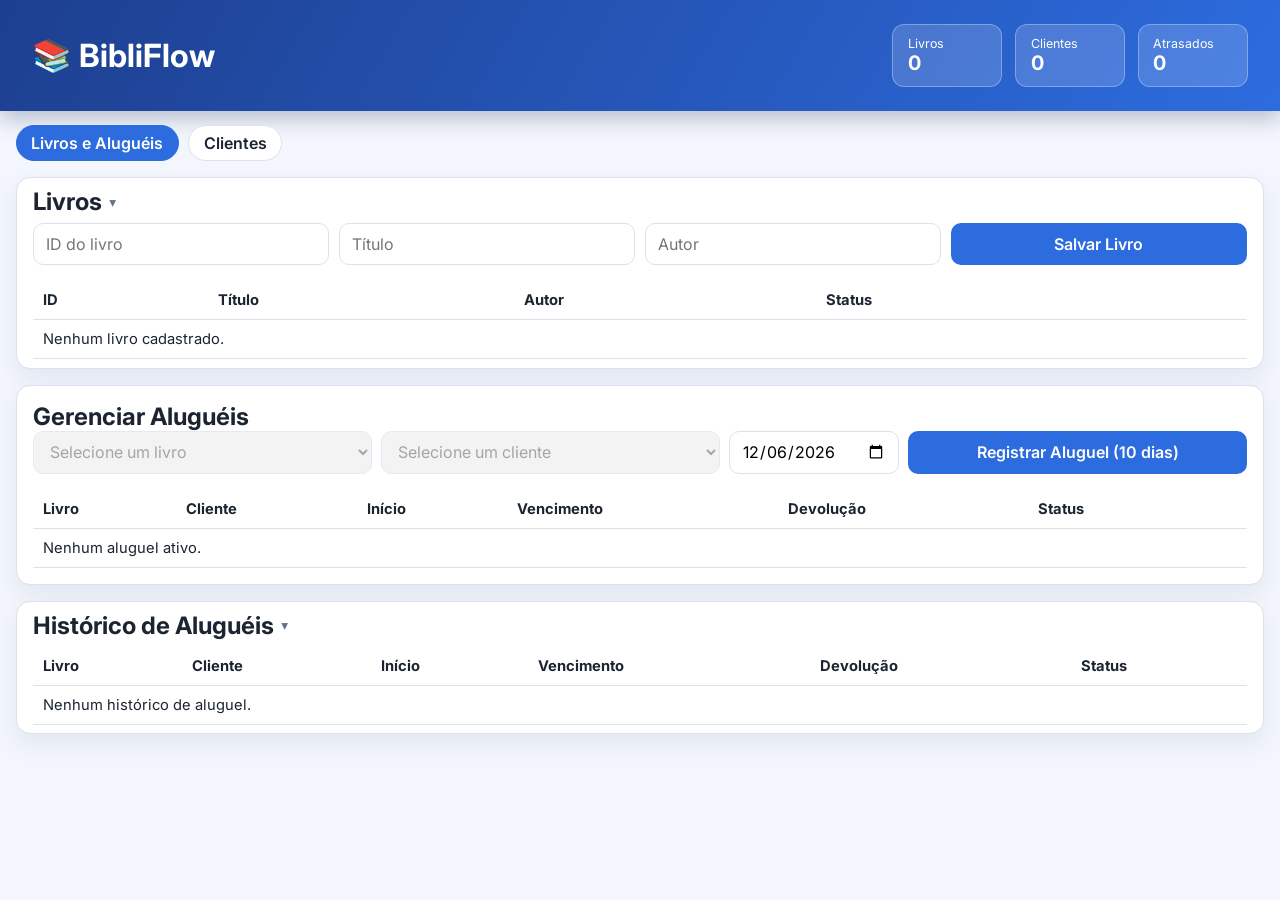
==== Bibli2/index.html @ c4655087 "Separa clientes em página própria e corrige validações de aluguel" ====
<!doctype html>
<html lang="pt-BR">
  <head>
    <meta charset="UTF-8" />
    <meta name="viewport" content="width=device-width, initial-scale=1.0" />
    <title>BibliFlow | Gestão de Biblioteca</title>
    <link rel="preconnect" href="https://fonts.googleapis.com" />
    <link rel="preconnect" href="https://fonts.gstatic.com" crossorigin />
    <link
      href="https://fonts.googleapis.com/css2?family=Inter:wght@400;500;600;700&display=swap"
      rel="stylesheet"
    />
    <link rel="stylesheet" href="styles.css" />
  </head>
  <body>
    <header class="topbar">
      <div>
        <h1>📚 BibliFlow</h1>
      </div>
      <div class="stats">
        <div class="stat-card">
          <span>Livros</span>
          <strong id="booksCount">0</strong>
        </div>
        <div class="stat-card">
          <span>Clientes</span>
          <strong id="clientsCount">0</strong>
        </div>
        <div class="stat-card danger" id="overdueCard">
          <span>Atrasados</span>
          <strong id="overdueCount">0</strong>
        </div>
      </div>
    </header>

    <nav class="page-nav">
      <a class="nav-link active" href="index.html">Livros e Aluguéis</a>
      <a class="nav-link" href="clientes.html">Clientes</a>
    </nav>

    <main class="grid-layout">
      <details class="panel panel-wide" open>
        <summary><h2>Livros</h2></summary>
        <form id="bookForm" class="form-grid">
          <input type="text" id="bookId" placeholder="ID do livro" inputmode="numeric" required />
          <input type="text" id="bookTitle" placeholder="Título" required />
          <input type="text" id="bookAuthor" placeholder="Autor" required />
          <button type="submit">Salvar Livro</button>
        </form>

        <table>
          <thead>
            <tr>
              <th>ID</th>
              <th>Título</th>
              <th>Autor</th>
              <th>Status</th>
              <th></th>
            </tr>
          </thead>
          <tbody id="booksTable"></tbody>
        </table>
      </details>

      <section class="panel panel-wide">
        <h2>Gerenciar Aluguéis</h2>
        <form id="rentalForm" class="form-grid rental-grid">
          <select id="rentalBook" required>
            <option value="">Selecione um livro</option>
          </select>
          <select id="rentalClient" required>
            <option value="">Selecione um cliente</option>
          </select>
          <input type="date" id="rentalStart" required />
          <button type="submit">Registrar Aluguel (10 dias)</button>
        </form>

        <table>
          <thead>
            <tr>
              <th>Livro</th>
              <th>Cliente</th>
              <th>Início</th>
              <th>Vencimento</th>
              <th>Devolução</th>
              <th>Status</th>
              <th></th>
            </tr>
          </thead>
          <tbody id="activeRentalsTable"></tbody>
        </table>
      </section>

      <details class="panel panel-wide" open>
        <summary><h2>Histórico de Aluguéis</h2></summary>
        <table>
          <thead>
            <tr>
              <th>Livro</th>
              <th>Cliente</th>
              <th>Início</th>
              <th>Vencimento</th>
              <th>Devolução</th>
              <th>Status</th>
            </tr>
          </thead>
          <tbody id="rentalsHistoryTable"></tbody>
        </table>
      </details>
    </main>

    <div id="toast" class="toast" aria-live="polite"></div>

    <script src="script.js"></script>
  </body>
</html>
---- Bibli2/styles.css ----
:root {
  --bg: #f3f6fc;
  --panel: #ffffff;
  --text: #1b2430;
  --muted: #62738b;
  --primary: #2d6cdf;
  --primary-hover: #1f5bc7;
  --danger: #d11a2a;
  --danger-bg: #ffe8eb;
  --ok: #147a3f;
  --ok-bg: #e9f8ef;
  --border: #d9e2ee;
}

* {
  box-sizing: border-box;
}

body {
  margin: 0;
  font-family: Inter, system-ui, -apple-system, sans-serif;
  background: var(--bg);
  color: var(--text);
}

.topbar {
  display: flex;
  justify-content: space-between;
  gap: 1rem;
  align-items: center;
  padding: 1.5rem 2rem;
  background: linear-gradient(120deg, #1d3f8f, #2d6cdf);
  color: #fff;
  box-shadow: 0 8px 20px rgba(8, 28, 79, 0.25);
}

.topbar h1 {
  margin: 0;
}

.page-nav {
  display: flex;
  gap: 0.6rem;
  padding: 0.85rem 1rem 0;
}

.nav-link {
  text-decoration: none;
  border: 1px solid var(--border);
  background: #fff;
  color: var(--text);
  padding: 0.45rem 0.9rem;
  border-radius: 999px;
  font-weight: 600;
}

.nav-link.active {
  color: #fff;
  background: var(--primary);
  border-color: var(--primary);
}

.stats {
  display: flex;
  flex-wrap: wrap;
  gap: 0.8rem;
}

.stat-card {
  min-width: 110px;
  background: rgba(255, 255, 255, 0.16);
  border: 1px solid rgba(255, 255, 255, 0.3);
  border-radius: 12px;
  padding: 0.7rem 0.9rem;
  backdrop-filter: blur(2px);
}

.stat-card span {
  display: block;
  font-size: 0.78rem;
}

.stat-card strong {
  font-size: 1.25rem;
}

.stat-card.danger.active {
  background: rgba(209, 26, 42, 0.85);
  border-color: rgba(255, 241, 243, 0.8);
}

.grid-layout,
.single-layout {
  display: grid;
  gap: 1rem;
  padding: 1rem;
}

.grid-layout {
  grid-template-columns: repeat(2, minmax(280px, 1fr));
}

.single-layout {
  grid-template-columns: 1fr;
  max-width: 1200px;
  margin: 0 auto;
}

.panel {
  background: var(--panel);
  border-radius: 14px;
  border: 1px solid var(--border);
  box-shadow: 0 10px 24px rgba(20, 52, 114, 0.08);
  padding: 1rem;
}

details.panel {
  padding-top: 0.55rem;
  padding-bottom: 0.55rem;
}

details.panel > summary {
  list-style: none;
  cursor: pointer;
  margin-bottom: 0.45rem;
}

details.panel > summary::-webkit-details-marker {
  display: none;
}

details.panel > summary h2 {
  display: inline-flex;
  align-items: center;
  gap: 0.45rem;
}

details.panel > summary h2::after {
  content: "▾";
  font-size: 0.85rem;
  color: var(--muted);
}

details.panel:not([open]) > summary {
  margin-bottom: 0;
}

details.panel:not([open]) {
  padding-bottom: 0.2rem;
}

details.panel:not([open]) > *:not(summary) {
  display: none;
}

details.panel:not([open]) > summary h2::after {
  content: "▸";
}

.panel-wide {
  grid-column: 1 / -1;
}

h2 {
  margin: 0;
}

.form-grid {
  display: grid;
  grid-template-columns: repeat(4, minmax(100px, 1fr));
  gap: 0.6rem;
  margin-bottom: 1rem;
}

.client-form-grid {
  display: grid;
  grid-template-columns: 1fr 2fr 1.1fr 1.2fr auto;
  gap: 0.6rem;
  margin-bottom: 1rem;
}

.rental-grid {
  grid-template-columns: 2fr 2fr 1fr 2fr;
}

input,
select,
button {
  width: 100%;
  border-radius: 10px;
  border: 1px solid var(--border);
  padding: 0.62rem 0.74rem;
  font: inherit;
}

button {
  background: var(--primary);
  color: #fff;
  border: none;
  font-weight: 600;
  cursor: pointer;
}

button:hover {
  background: var(--primary-hover);
}

button:disabled,
select:disabled {
  opacity: 0.7;
  cursor: not-allowed;
}

table {
  width: 100%;
  border-collapse: collapse;
}

th,
td {
  padding: 0.62rem;
  border-bottom: 1px solid var(--border);
  text-align: left;
  font-size: 0.92rem;
}

.status {
  border-radius: 999px;
  font-size: 0.75rem;
  font-weight: 600;
  padding: 0.24rem 0.58rem;
  display: inline-block;
}

.status-ok {
  color: var(--ok);
  background: var(--ok-bg);
}

.status-danger {
  color: var(--danger);
  background: var(--danger-bg);
}

tr.overdue {
  background: #fff0f2;
}

.action-btn {
  border: 1px solid var(--border);
  color: var(--text);
  background: #fff;
  font-size: 0.78rem;
  padding: 0.35rem 0.45rem;
}

.action-btn.warn {
  color: #8b0f1c;
  border-color: #e8b8be;
}

.toast {
  position: fixed;
  right: 1rem;
  bottom: 1rem;
  background: #1c2737;
  color: #fff;
  border-radius: 10px;
  padding: 0.7rem 0.9rem;
  opacity: 0;
  transform: translateY(16px);
  transition: all 0.2s;
}

.toast.show {
  opacity: 1;
  transform: translateY(0);
}

@media (max-width: 940px) {
  .topbar {
    flex-direction: column;
    align-items: flex-start;
  }

  .grid-layout {
    grid-template-columns: 1fr;
  }

  .form-grid,
  .client-form-grid,
  .rental-grid {
    grid-template-columns: 1fr;
  }
}
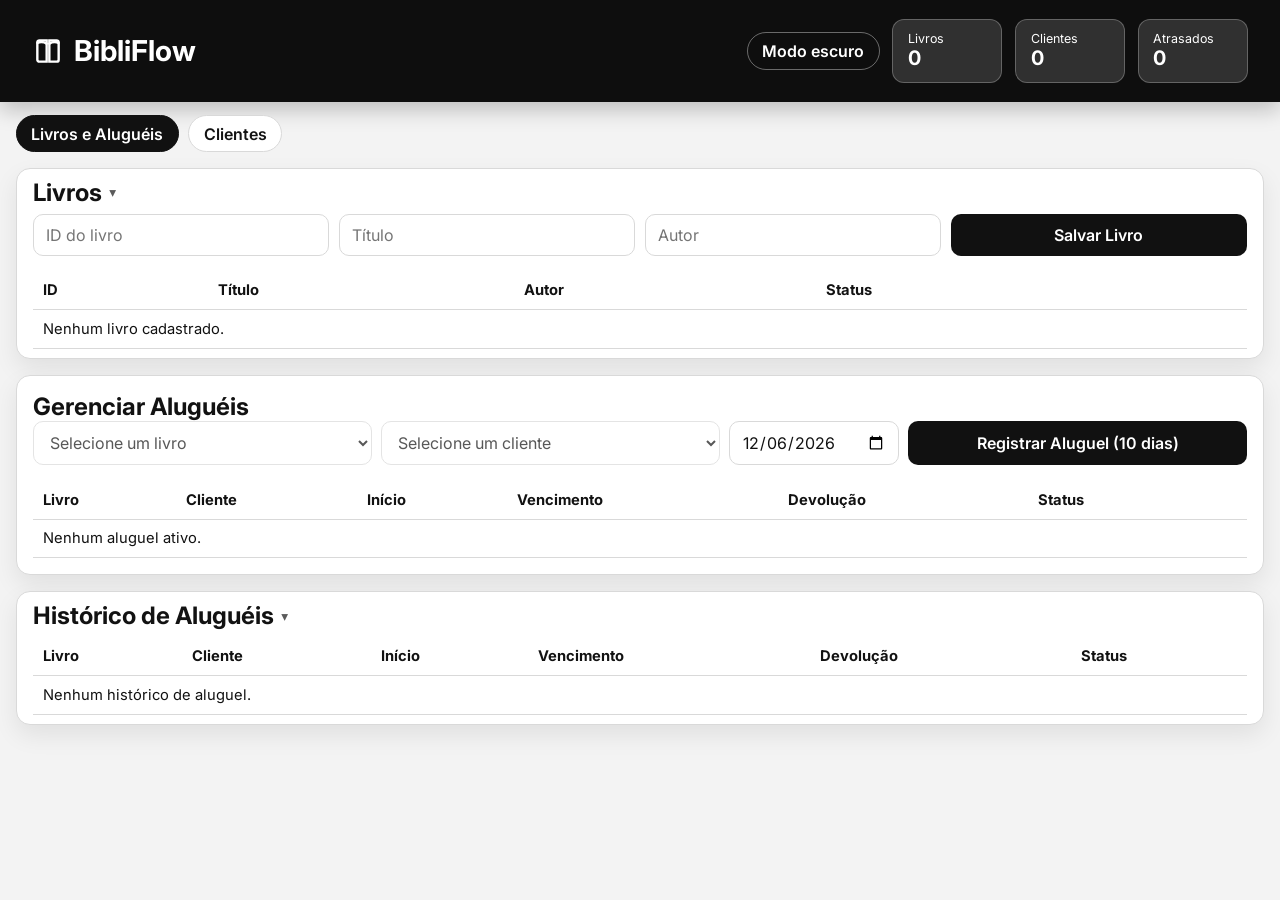
==== commit f3950f7f: "Melhora identidade visual e adiciona modo claro/escuro" ====
--- a/Bibli2/index.html
+++ b/Bibli2/index.html
@@ -14,21 +14,32 @@
   </head>
   <body>
     <header class="topbar">
-      <div>
-        <h1>📚 BibliFlow</h1>
+      <div class="brand">
+        <span class="brand-icon" aria-hidden="true">
+          <svg viewBox="0 0 24 24" fill="none" xmlns="http://www.w3.org/2000/svg">
+            <path d="M4 5.5C4 4.67 4.67 4 5.5 4H11V20H5.5A1.5 1.5 0 0 1 4 18.5V5.5Z" stroke="currentColor" stroke-width="1.8"/>
+            <path d="M20 5.5C20 4.67 19.33 4 18.5 4H13V20H18.5A1.5 1.5 0 0 0 20 18.5V5.5Z" stroke="currentColor" stroke-width="1.8"/>
+            <path d="M11 6.5C9.9 5.7 8.5 5.25 7 5.25C6 5.25 5 5.45 4.2 5.9" stroke="currentColor" stroke-width="1.8" stroke-linecap="round"/>
+            <path d="M13 6.5C14.1 5.7 15.5 5.25 17 5.25C18 5.25 19 5.45 19.8 5.9" stroke="currentColor" stroke-width="1.8" stroke-linecap="round"/>
+          </svg>
+        </span>
+        <h1>BibliFlow</h1>
       </div>
-      <div class="stats">
-        <div class="stat-card">
-          <span>Livros</span>
-          <strong id="booksCount">0</strong>
-        </div>
-        <div class="stat-card">
-          <span>Clientes</span>
-          <strong id="clientsCount">0</strong>
-        </div>
-        <div class="stat-card danger" id="overdueCard">
-          <span>Atrasados</span>
-          <strong id="overdueCount">0</strong>
+      <div class="header-actions">
+        <button type="button" id="themeToggle" class="theme-toggle">Modo escuro</button>
+        <div class="stats">
+          <div class="stat-card">
+            <span>Livros</span>
+            <strong id="booksCount">0</strong>
+          </div>
+          <div class="stat-card">
+            <span>Clientes</span>
+            <strong id="clientsCount">0</strong>
+          </div>
+          <div class="stat-card danger" id="overdueCard">
+            <span>Atrasados</span>
+            <strong id="overdueCount">0</strong>
+          </div>
         </div>
       </div>
     </header>
--- a/Bibli2/styles.css
+++ b/Bibli2/styles.css
@@ -1,15 +1,33 @@
 :root {
-  --bg: #f3f6fc;
+  --bg: #f3f3f3;
   --panel: #ffffff;
-  --text: #1b2430;
-  --muted: #62738b;
-  --primary: #2d6cdf;
-  --primary-hover: #1f5bc7;
-  --danger: #d11a2a;
+  --text: #121212;
+  --muted: #5b5b5b;
+  --primary: #111111;
+  --primary-hover: #000000;
+  --danger: #b42330;
   --danger-bg: #ffe8eb;
-  --ok: #147a3f;
-  --ok-bg: #e9f8ef;
-  --border: #d9e2ee;
+  --ok: #136b39;
+  --ok-bg: #e7f7ee;
+  --border: #d9d9d9;
+  --header-bg: #0e0e0e;
+  --header-text: #ffffff;
+}
+
+:root[data-theme="dark"] {
+  --bg: #101010;
+  --panel: #1b1b1b;
+  --text: #f4f4f4;
+  --muted: #b8b8b8;
+  --primary: #f3f3f3;
+  --primary-hover: #ffffff;
+  --danger: #ff6b79;
+  --danger-bg: #3a1d22;
+  --ok: #76e8a6;
+  --ok-bg: #173325;
+  --border: #383838;
+  --header-bg: #f5f5f5;
+  --header-text: #121212;
 }
 
 * {
@@ -21,6 +39,7 @@
   font-family: Inter, system-ui, -apple-system, sans-serif;
   background: var(--bg);
   color: var(--text);
+  transition: background 0.2s ease, color 0.2s ease;
 }
 
 .topbar {
@@ -28,14 +47,51 @@
   justify-content: space-between;
   gap: 1rem;
   align-items: center;
-  padding: 1.5rem 2rem;
-  background: linear-gradient(120deg, #1d3f8f, #2d6cdf);
-  color: #fff;
-  box-shadow: 0 8px 20px rgba(8, 28, 79, 0.25);
-}
-
-.topbar h1 {
+  padding: 1.2rem 2rem;
+  background: var(--header-bg);
+  color: var(--header-text);
+  box-shadow: 0 8px 20px rgba(0, 0, 0, 0.22);
+}
+
+.brand {
+  display: flex;
+  align-items: center;
+  gap: 0.65rem;
+}
+
+.brand h1 {
   margin: 0;
+  font-size: 1.8rem;
+}
+
+.brand-icon {
+  width: 2rem;
+  height: 2rem;
+  display: inline-flex;
+}
+
+.brand-icon svg {
+  width: 100%;
+  height: 100%;
+}
+
+.header-actions {
+  display: flex;
+  align-items: center;
+  gap: 0.8rem;
+}
+
+.theme-toggle {
+  width: auto;
+  border: 1px solid color-mix(in oklab, var(--header-text) 38%, transparent);
+  background: transparent;
+  color: var(--header-text);
+  border-radius: 999px;
+  padding: 0.5rem 0.9rem;
+}
+
+.theme-toggle:hover {
+  background: color-mix(in oklab, var(--header-text) 10%, transparent);
 }
 
 .page-nav {
@@ -47,7 +103,7 @@
 .nav-link {
   text-decoration: none;
   border: 1px solid var(--border);
-  background: #fff;
+  background: var(--panel);
   color: var(--text);
   padding: 0.45rem 0.9rem;
   border-radius: 999px;
@@ -55,7 +111,7 @@
 }
 
 .nav-link.active {
-  color: #fff;
+  color: var(--header-text);
   background: var(--primary);
   border-color: var(--primary);
 }
@@ -68,11 +124,10 @@
 
 .stat-card {
   min-width: 110px;
-  background: rgba(255, 255, 255, 0.16);
-  border: 1px solid rgba(255, 255, 255, 0.3);
+  background: color-mix(in oklab, var(--header-text) 14%, transparent);
+  border: 1px solid color-mix(in oklab, var(--header-text) 25%, transparent);
   border-radius: 12px;
   padding: 0.7rem 0.9rem;
-  backdrop-filter: blur(2px);
 }
 
 .stat-card span {
@@ -110,7 +165,7 @@
   background: var(--panel);
   border-radius: 14px;
   border: 1px solid var(--border);
-  box-shadow: 0 10px 24px rgba(20, 52, 114, 0.08);
+  box-shadow: 0 10px 24px rgba(0, 0, 0, 0.08);
   padding: 1rem;
 }
 
@@ -191,11 +246,13 @@
   border: 1px solid var(--border);
   padding: 0.62rem 0.74rem;
   font: inherit;
+  background: var(--panel);
+  color: var(--text);
 }
 
 button {
   background: var(--primary);
-  color: #fff;
+  color: var(--header-text);
   border: none;
   font-weight: 600;
   cursor: pointer;
@@ -243,20 +300,20 @@
 }
 
 tr.overdue {
-  background: #fff0f2;
+  background: color-mix(in oklab, var(--danger) 14%, transparent);
 }
 
 .action-btn {
   border: 1px solid var(--border);
   color: var(--text);
-  background: #fff;
+  background: var(--panel);
   font-size: 0.78rem;
   padding: 0.35rem 0.45rem;
 }
 
 .action-btn.warn {
-  color: #8b0f1c;
-  border-color: #e8b8be;
+  color: #b12632;
+  border-color: #e3a4ab;
 }
 
 .toast {
@@ -281,6 +338,17 @@
   .topbar {
     flex-direction: column;
     align-items: flex-start;
+    padding: 1rem;
+  }
+
+  .header-actions {
+    width: 100%;
+    flex-direction: column;
+    align-items: flex-start;
+  }
+
+  .stats {
+    width: 100%;
   }
 
   .grid-layout {
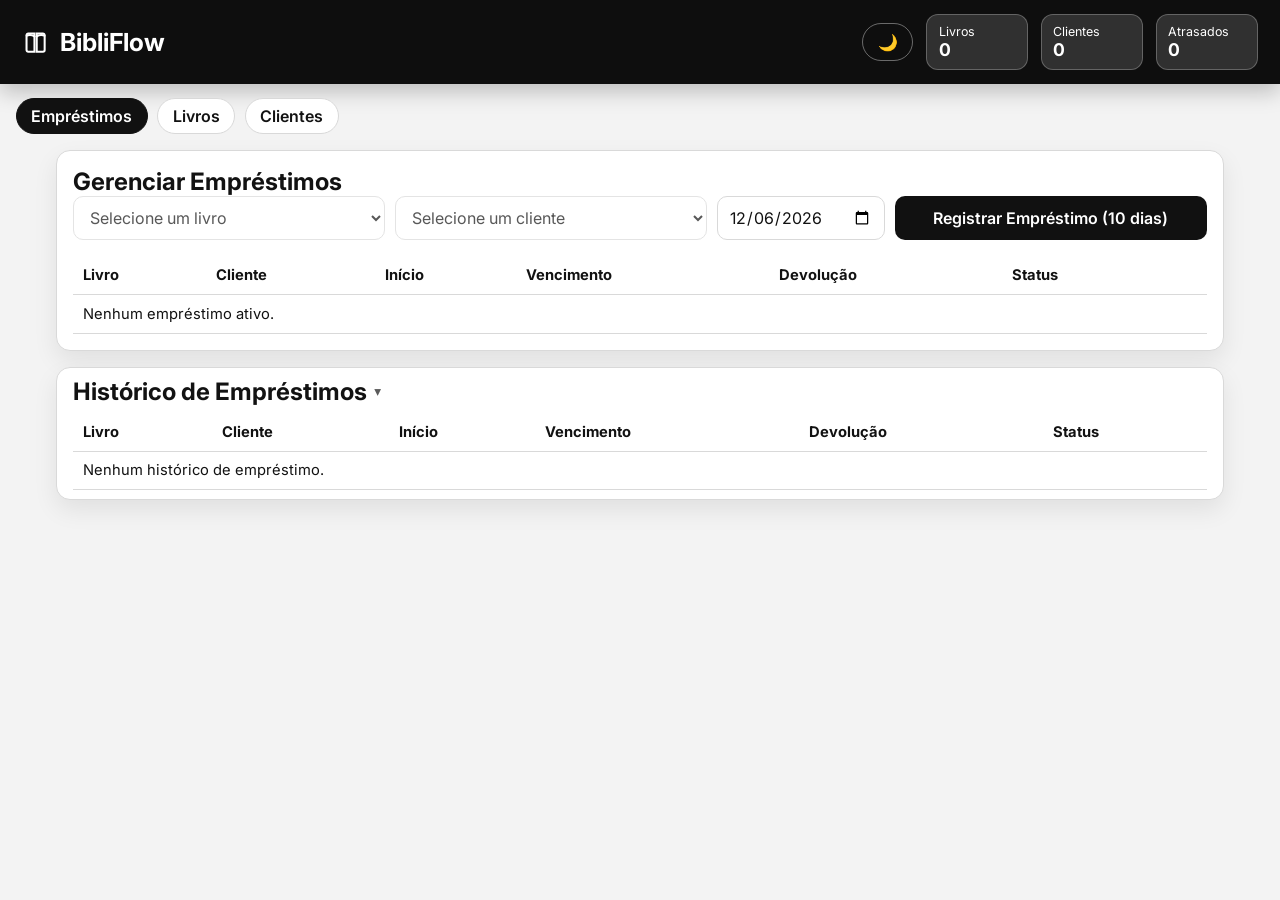
==== commit 2c9d9941: "Padroniza para Empréstimos e corrige flash de tema" ====
--- a/Bibli2/index.html
+++ b/Bibli2/index.html
@@ -3,13 +3,20 @@
   <head>
     <meta charset="UTF-8" />
     <meta name="viewport" content="width=device-width, initial-scale=1.0" />
-    <title>BibliFlow | Gestão de Biblioteca</title>
+    <title>BibliFlow | Empréstimos</title>
     <link rel="preconnect" href="https://fonts.googleapis.com" />
     <link rel="preconnect" href="https://fonts.gstatic.com" crossorigin />
     <link
       href="https://fonts.googleapis.com/css2?family=Inter:wght@400;500;600;700&display=swap"
       rel="stylesheet"
     />
+    <script>
+      (function () {
+        var theme = localStorage.getItem("bibli-flow-theme") === "dark" ? "dark" : "light";
+        document.documentElement.setAttribute("data-theme", theme);
+        document.documentElement.style.backgroundColor = theme === "dark" ? "#101010" : "#f3f3f3";
+      })();
+    </script>
     <link rel="stylesheet" href="styles.css" />
   </head>
   <body>
@@ -26,7 +33,9 @@
         <h1>BibliFlow</h1>
       </div>
       <div class="header-actions">
-        <button type="button" id="themeToggle" class="theme-toggle">Modo escuro</button>
+        <button type="button" id="themeToggle" class="theme-toggle" aria-label="Ativar modo escuro">
+          <span class="theme-icon" aria-hidden="true"></span>
+        </button>
         <div class="stats">
           <div class="stat-card">
             <span>Livros</span>
@@ -45,36 +54,14 @@
     </header>
 
     <nav class="page-nav">
-      <a class="nav-link active" href="index.html">Livros e Aluguéis</a>
+      <a class="nav-link active" href="index.html">Empréstimos</a>
+      <a class="nav-link" href="livros.html">Livros</a>
       <a class="nav-link" href="clientes.html">Clientes</a>
     </nav>
 
-    <main class="grid-layout">
-      <details class="panel panel-wide" open>
-        <summary><h2>Livros</h2></summary>
-        <form id="bookForm" class="form-grid">
-          <input type="text" id="bookId" placeholder="ID do livro" inputmode="numeric" required />
-          <input type="text" id="bookTitle" placeholder="Título" required />
-          <input type="text" id="bookAuthor" placeholder="Autor" required />
-          <button type="submit">Salvar Livro</button>
-        </form>
-
-        <table>
-          <thead>
-            <tr>
-              <th>ID</th>
-              <th>Título</th>
-              <th>Autor</th>
-              <th>Status</th>
-              <th></th>
-            </tr>
-          </thead>
-          <tbody id="booksTable"></tbody>
-        </table>
-      </details>
-
+    <main class="single-layout">
       <section class="panel panel-wide">
-        <h2>Gerenciar Aluguéis</h2>
+        <h2>Gerenciar Empréstimos</h2>
         <form id="rentalForm" class="form-grid rental-grid">
           <select id="rentalBook" required>
             <option value="">Selecione um livro</option>
@@ -83,7 +70,7 @@
             <option value="">Selecione um cliente</option>
           </select>
           <input type="date" id="rentalStart" required />
-          <button type="submit">Registrar Aluguel (10 dias)</button>
+          <button type="submit">Registrar Empréstimo (10 dias)</button>
         </form>
 
         <table>
@@ -103,7 +90,7 @@
       </section>
 
       <details class="panel panel-wide" open>
-        <summary><h2>Histórico de Aluguéis</h2></summary>
+        <summary><h2>Histórico de Empréstimos</h2></summary>
         <table>
           <thead>
             <tr>
--- a/Bibli2/styles.css
+++ b/Bibli2/styles.css
@@ -5,10 +5,16 @@
   --muted: #5b5b5b;
   --primary: #111111;
   --primary-hover: #000000;
-  --danger: #b42330;
-  --danger-bg: #ffe8eb;
+  --danger: #cf2f43;
+  --danger-bg: #ffdfe5;
   --ok: #136b39;
   --ok-bg: #e7f7ee;
+  --status-ok-text: #0f6b3a;
+  --status-ok-bg: #dcf6e8;
+  --status-danger-text: #b71f33;
+  --status-danger-bg: #ffd7df;
+  --warn-text: #b71f33;
+  --warn-border: #e9a8b2;
   --border: #d9d9d9;
   --header-bg: #0e0e0e;
   --header-text: #ffffff;
@@ -21,10 +27,16 @@
   --muted: #b8b8b8;
   --primary: #f3f3f3;
   --primary-hover: #ffffff;
-  --danger: #ff6b79;
-  --danger-bg: #3a1d22;
+  --danger: #ff7284;
+  --danger-bg: #4a2630;
   --ok: #76e8a6;
   --ok-bg: #173325;
+  --status-ok-text: #8ef2ba;
+  --status-ok-bg: #1f3c2d;
+  --status-danger-text: #ffc1ca;
+  --status-danger-bg: #60303a;
+  --warn-text: #ff9eac;
+  --warn-border: #a4515f;
   --border: #383838;
   --header-bg: #f5f5f5;
   --header-text: #121212;
@@ -47,7 +59,7 @@
   justify-content: space-between;
   gap: 1rem;
   align-items: center;
-  padding: 1.2rem 2rem;
+  padding: 0.9rem 1.4rem;
   background: var(--header-bg);
   color: var(--header-text);
   box-shadow: 0 8px 20px rgba(0, 0, 0, 0.22);
@@ -61,12 +73,12 @@
 
 .brand h1 {
   margin: 0;
-  font-size: 1.8rem;
+  font-size: 1.55rem;
 }
 
 .brand-icon {
-  width: 2rem;
-  height: 2rem;
+  width: 1.7rem;
+  height: 1.7rem;
   display: inline-flex;
 }
 
@@ -92,6 +104,24 @@
 
 .theme-toggle:hover {
   background: color-mix(in oklab, var(--header-text) 10%, transparent);
+}
+
+.theme-icon {
+  display: inline-flex;
+  align-items: center;
+  justify-content: center;
+  width: 1.25rem;
+  height: 1.25rem;
+  font-size: 1rem;
+  line-height: 1;
+}
+
+:root[data-theme="light"] .theme-icon::before {
+  content: "🌙";
+}
+
+:root[data-theme="dark"] .theme-icon::before {
+  content: "☀️";
 }
 
 .page-nav {
@@ -123,11 +153,11 @@
 }
 
 .stat-card {
-  min-width: 110px;
+  min-width: 102px;
   background: color-mix(in oklab, var(--header-text) 14%, transparent);
   border: 1px solid color-mix(in oklab, var(--header-text) 25%, transparent);
   border-radius: 12px;
-  padding: 0.7rem 0.9rem;
+  padding: 0.55rem 0.72rem;
 }
 
 .stat-card span {
@@ -136,12 +166,12 @@
 }
 
 .stat-card strong {
-  font-size: 1.25rem;
+  font-size: 1.1rem;
 }
 
 .stat-card.danger.active {
-  background: rgba(209, 26, 42, 0.85);
-  border-color: rgba(255, 241, 243, 0.8);
+  background: color-mix(in oklab, var(--danger) 68%, transparent);
+  border-color: color-mix(in oklab, var(--danger-bg) 72%, var(--danger));
 }
 
 .grid-layout,
@@ -290,13 +320,13 @@
 }
 
 .status-ok {
-  color: var(--ok);
-  background: var(--ok-bg);
+  color: var(--status-ok-text);
+  background: var(--status-ok-bg);
 }
 
 .status-danger {
-  color: var(--danger);
-  background: var(--danger-bg);
+  color: var(--status-danger-text);
+  background: var(--status-danger-bg);
 }
 
 tr.overdue {
@@ -312,8 +342,8 @@
 }
 
 .action-btn.warn {
-  color: #b12632;
-  border-color: #e3a4ab;
+  color: var(--warn-text);
+  border-color: var(--warn-border);
 }
 
 .toast {
@@ -323,7 +353,7 @@
   background: #1c2737;
   color: #fff;
   border-radius: 10px;
-  padding: 0.7rem 0.9rem;
+  padding: 0.55rem 0.72rem;
   opacity: 0;
   transform: translateY(16px);
   transition: all 0.2s;
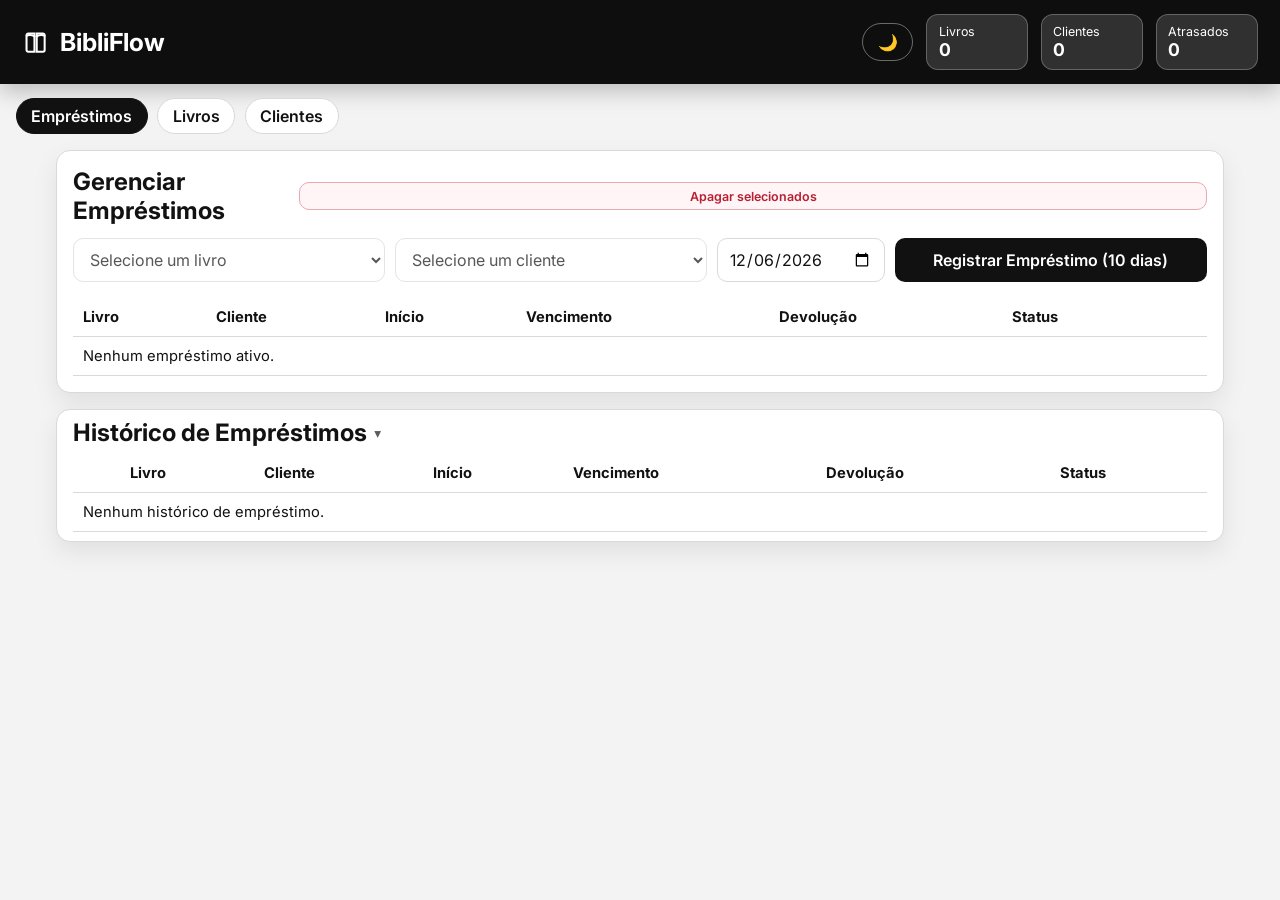
==== commit c993e162: "Adiciona edição e seleção de histórico com ajustes visuais" ====
--- a/Bibli2/index.html
+++ b/Bibli2/index.html
@@ -61,7 +61,10 @@
 
     <main class="single-layout">
       <section class="panel panel-wide">
-        <h2>Gerenciar Empréstimos</h2>
+        <div class="panel-title-row">
+          <h2>Gerenciar Empréstimos</h2>
+          <button type="button" id="deleteHistoryBtn" class="action-btn warn">Apagar selecionados</button>
+        </div>
         <form id="rentalForm" class="form-grid rental-grid">
           <select id="rentalBook" required>
             <option value="">Selecione um livro</option>
@@ -94,6 +97,7 @@
         <table>
           <thead>
             <tr>
+              <th></th>
               <th>Livro</th>
               <th>Cliente</th>
               <th>Início</th>
--- a/Bibli2/styles.css
+++ b/Bibli2/styles.css
@@ -15,6 +15,8 @@
   --status-danger-bg: #ffd7df;
   --warn-text: #b71f33;
   --warn-border: #e9a8b2;
+  --warn-bg: #fff4f6;
+  --warn-hover-bg: #ffe8ec;
   --border: #d9d9d9;
   --header-bg: #0e0e0e;
   --header-text: #ffffff;
@@ -35,8 +37,10 @@
   --status-ok-bg: #1f3c2d;
   --status-danger-text: #ffc1ca;
   --status-danger-bg: #60303a;
-  --warn-text: #ff9eac;
-  --warn-border: #a4515f;
+  --warn-text: #ffb6c1;
+  --warn-border: #c06072;
+  --warn-bg: #3f232a;
+  --warn-hover-bg: #55303a;
   --border: #383838;
   --header-bg: #f5f5f5;
   --header-text: #121212;
@@ -248,6 +252,21 @@
 
 h2 {
   margin: 0;
+}
+
+
+.panel-title-row {
+  display: flex;
+  align-items: center;
+  justify-content: space-between;
+  gap: 0.75rem;
+  margin-bottom: 0.8rem;
+}
+
+.history-check {
+  width: 1rem;
+  height: 1rem;
+  accent-color: var(--danger);
 }
 
 .form-grid {
@@ -344,6 +363,11 @@
 .action-btn.warn {
   color: var(--warn-text);
   border-color: var(--warn-border);
+  background: var(--warn-bg);
+}
+
+.action-btn.warn:hover {
+  background: var(--warn-hover-bg);
 }
 
 .toast {
@@ -391,3 +415,11 @@
     grid-template-columns: 1fr;
   }
 }
+
+:root[data-theme="dark"] input[type="date"]::-webkit-calendar-picker-indicator {
+  filter: invert(1) brightness(1.15);
+}
+
+:root[data-theme="dark"] input[type="date"] {
+  color-scheme: dark;
+}
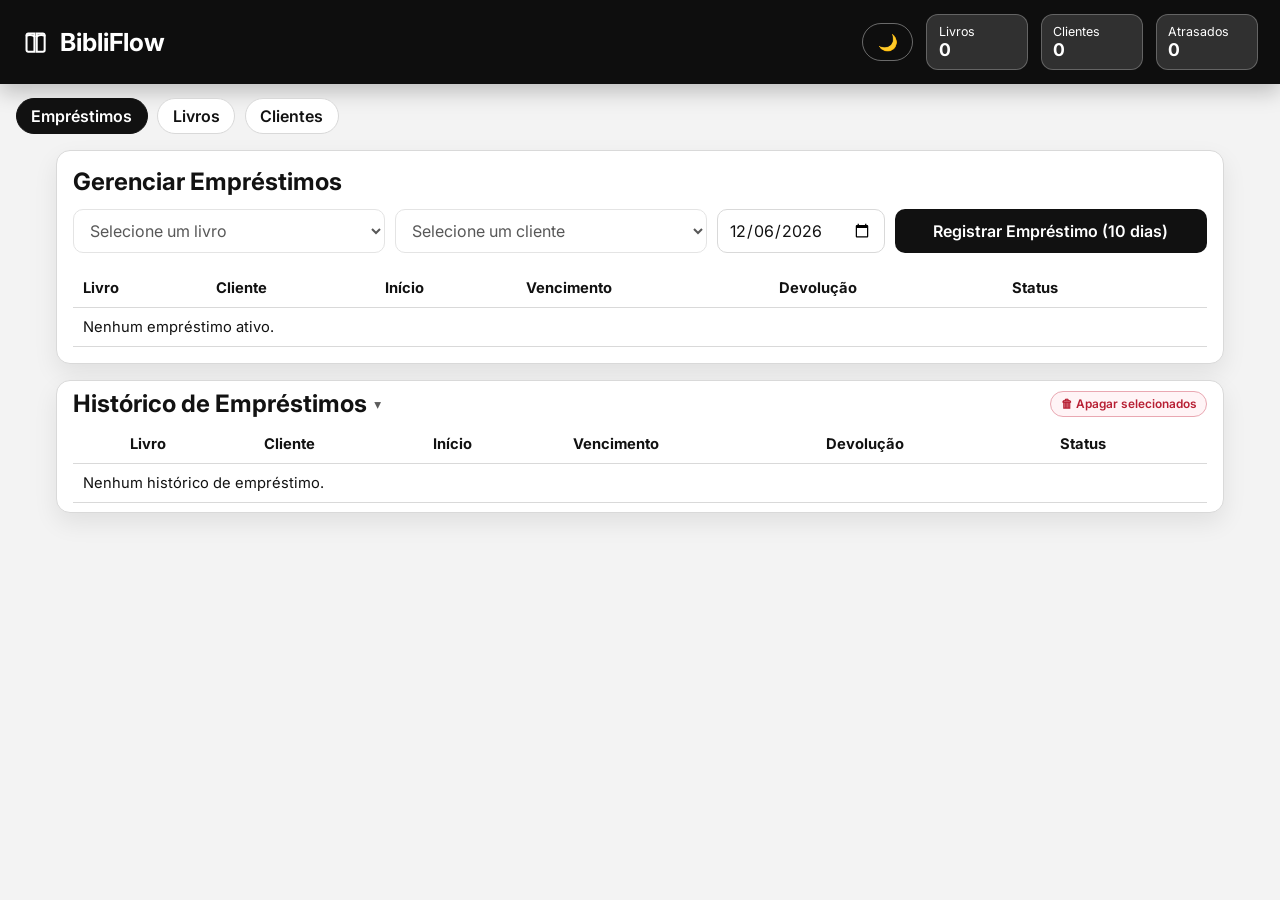
==== commit df87748a: "Refina ações do histórico e ícones de edição/exclusão" ====
--- a/Bibli2/index.html
+++ b/Bibli2/index.html
@@ -63,7 +63,6 @@
       <section class="panel panel-wide">
         <div class="panel-title-row">
           <h2>Gerenciar Empréstimos</h2>
-          <button type="button" id="deleteHistoryBtn" class="action-btn warn">Apagar selecionados</button>
         </div>
         <form id="rentalForm" class="form-grid rental-grid">
           <select id="rentalBook" required>
@@ -93,7 +92,12 @@
       </section>
 
       <details class="panel panel-wide" open>
-        <summary><h2>Histórico de Empréstimos</h2></summary>
+        <summary>
+          <div class="panel-title-row">
+            <h2>Histórico de Empréstimos</h2>
+            <button type="button" id="deleteHistoryBtn" class="action-btn warn compact">🗑 Apagar selecionados</button>
+          </div>
+        </summary>
         <table>
           <thead>
             <tr>
--- a/Bibli2/styles.css
+++ b/Bibli2/styles.css
@@ -263,6 +263,11 @@
   margin-bottom: 0.8rem;
 }
 
+details.panel > summary .panel-title-row {
+  margin-bottom: 0;
+  width: 100%;
+}
+
 .history-check {
   width: 1rem;
   height: 1rem;
@@ -353,11 +358,13 @@
 }
 
 .action-btn {
+  width: auto;
   border: 1px solid var(--border);
   color: var(--text);
   background: var(--panel);
   font-size: 0.78rem;
-  padding: 0.35rem 0.45rem;
+  padding: 0.34rem 0.55rem;
+  border-radius: 999px;
 }
 
 .action-btn.warn {
@@ -368,6 +375,27 @@
 
 .action-btn.warn:hover {
   background: var(--warn-hover-bg);
+}
+
+.action-btn.compact {
+  font-size: 0.74rem;
+  padding: 0.3rem 0.58rem;
+}
+
+.row-actions {
+  display: flex;
+  align-items: center;
+  gap: 0.35rem;
+}
+
+.icon-btn {
+  width: 1.9rem;
+  height: 1.9rem;
+  padding: 0;
+  display: inline-flex;
+  align-items: center;
+  justify-content: center;
+  font-size: 0.95rem;
 }
 
 .toast {
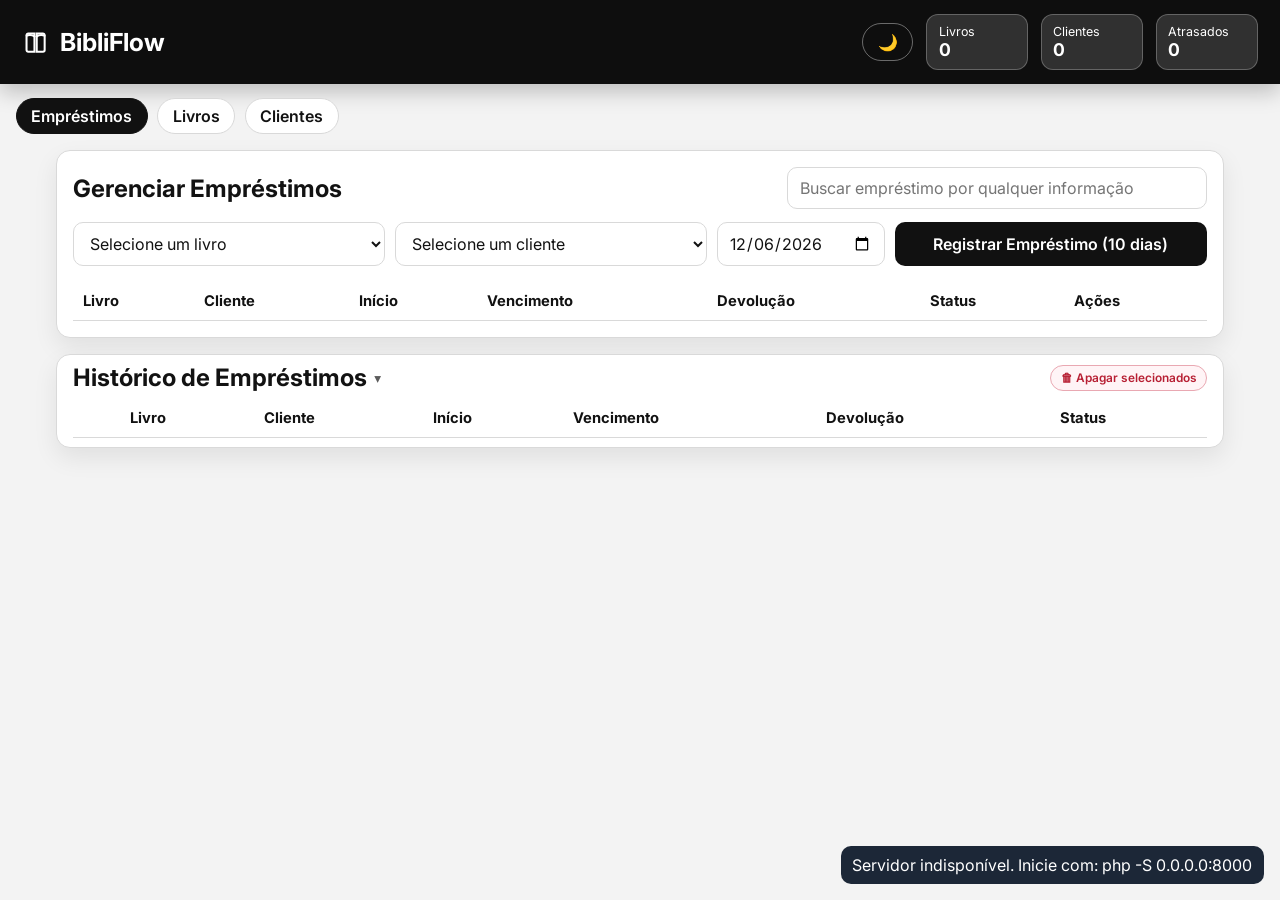
==== commit cae79eea: "Ajustar encaixe das tabelas e adicionar busca em todas as abas" ====
--- a/Bibli2/index.html
+++ b/Bibli2/index.html
@@ -63,6 +63,7 @@
       <section class="panel panel-wide">
         <div class="panel-title-row">
           <h2>Gerenciar Empréstimos</h2>
+          <input type="search" id="rentalsSearch" class="panel-search" placeholder="Buscar empréstimo por qualquer informação" />
         </div>
         <form id="rentalForm" class="form-grid rental-grid">
           <select id="rentalBook" required>
@@ -75,6 +76,7 @@
           <button type="submit">Registrar Empréstimo (10 dias)</button>
         </form>
 
+        <div class="table-wrap">
         <table>
           <thead>
             <tr>
@@ -84,11 +86,12 @@
               <th>Vencimento</th>
               <th>Devolução</th>
               <th>Status</th>
-              <th></th>
+              <th>Ações</th>
             </tr>
           </thead>
           <tbody id="activeRentalsTable"></tbody>
         </table>
+        </div>
       </section>
 
       <details class="panel panel-wide" open>
@@ -98,6 +101,7 @@
             <button type="button" id="deleteHistoryBtn" class="action-btn warn compact">🗑 Apagar selecionados</button>
           </div>
         </summary>
+        <div class="table-wrap">
         <table>
           <thead>
             <tr>
@@ -112,6 +116,7 @@
           </thead>
           <tbody id="rentalsHistoryTable"></tbody>
         </table>
+        </div>
       </details>
     </main>
 
--- a/Bibli2/styles.css
+++ b/Bibli2/styles.css
@@ -261,7 +261,22 @@
   justify-content: space-between;
   gap: 0.75rem;
   margin-bottom: 0.8rem;
-}
+  flex-wrap: wrap;
+}
+
+.panel-search {
+  width: min(420px, 100%);
+}
+
+.table-tools {
+  margin-bottom: 0.7rem;
+}
+
+.table-wrap {
+  width: 100%;
+  overflow-x: auto;
+}
+
 
 details.panel > summary .panel-title-row {
   margin-bottom: 0;
@@ -283,7 +298,7 @@
 
 .client-form-grid {
   display: grid;
-  grid-template-columns: 1fr 2fr 1.1fr 1.2fr auto;
+  grid-template-columns: 1.4fr 1.1fr 1.2fr 2fr auto;
   gap: 0.6rem;
   margin-bottom: 1rem;
 }
@@ -324,6 +339,7 @@
 
 table {
   width: 100%;
+  min-width: 840px;
   border-collapse: collapse;
 }
 
@@ -385,17 +401,29 @@
 .row-actions {
   display: flex;
   align-items: center;
+  justify-content: flex-start;
   gap: 0.35rem;
+  white-space: nowrap;
 }
 
 .icon-btn {
-  width: 1.9rem;
-  height: 1.9rem;
+  width: 1.95rem;
+  height: 1.95rem;
   padding: 0;
   display: inline-flex;
   align-items: center;
   justify-content: center;
-  font-size: 0.95rem;
+  border-radius: 8px;
+}
+
+.icon-btn svg {
+  width: 1rem;
+  height: 1rem;
+  stroke: currentColor;
+  fill: none;
+  stroke-width: 1.9;
+  stroke-linecap: round;
+  stroke-linejoin: round;
 }
 
 .toast {
@@ -416,6 +444,60 @@
   transform: translateY(0);
 }
 
+
+
+.modal {
+  position: fixed;
+  inset: 0;
+  background: rgba(0, 0, 0, 0.45);
+  display: none;
+  align-items: center;
+  justify-content: center;
+  z-index: 30;
+  padding: 1rem;
+}
+
+.modal.open {
+  display: flex;
+}
+
+.modal-card {
+  width: min(760px, 100%);
+  background: var(--panel);
+  border: 1px solid var(--border);
+  border-radius: 14px;
+  box-shadow: 0 18px 38px rgba(0, 0, 0, 0.25);
+  padding: 1rem;
+}
+
+.modal-card h3 {
+  margin: 0 0 0.8rem;
+}
+
+.modal-grid {
+  grid-template-columns: repeat(3, minmax(120px, 1fr));
+}
+
+.modal-grid-client {
+  grid-template-columns: 1fr 1.6fr 1fr 1fr 1.7fr;
+}
+
+.modal-actions {
+  display: flex;
+  justify-content: flex-end;
+  gap: 0.5rem;
+}
+
+.modal-actions button {
+  width: auto;
+  padding: 0.36rem 0.7rem;
+  font-size: 0.8rem;
+}
+
+.modal-grid-client .modal-actions,
+.modal-grid .modal-actions {
+  grid-column: 1 / -1;
+}
 @media (max-width: 940px) {
   .topbar {
     flex-direction: column;
@@ -433,13 +515,19 @@
     width: 100%;
   }
 
+  .panel-search {
+    width: 100%;
+  }
+
   .grid-layout {
     grid-template-columns: 1fr;
   }
 
   .form-grid,
   .client-form-grid,
-  .rental-grid {
+  .rental-grid,
+  .modal-grid,
+  .modal-grid-client {
     grid-template-columns: 1fr;
   }
 }
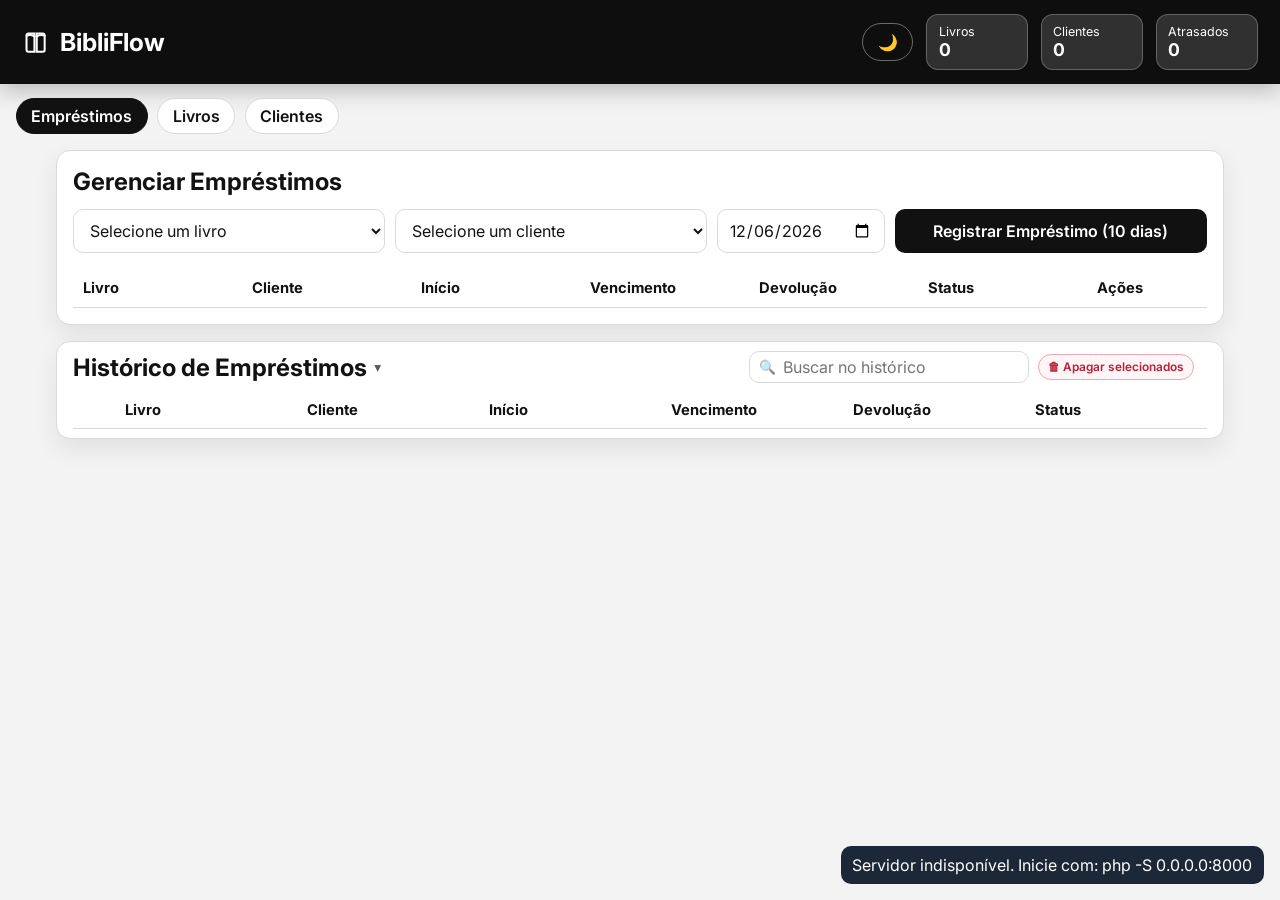
==== commit 6b090419: "Corrigir alinhamento das tabelas e mover busca para histórico" ====
--- a/Bibli2/index.html
+++ b/Bibli2/index.html
@@ -63,7 +63,6 @@
       <section class="panel panel-wide">
         <div class="panel-title-row">
           <h2>Gerenciar Empréstimos</h2>
-          <input type="search" id="rentalsSearch" class="panel-search" placeholder="Buscar empréstimo por qualquer informação" />
         </div>
         <form id="rentalForm" class="form-grid rental-grid">
           <select id="rentalBook" required>
@@ -77,7 +76,7 @@
         </form>
 
         <div class="table-wrap">
-        <table>
+        <table class="rentals-table">
           <thead>
             <tr>
               <th>Livro</th>
@@ -98,11 +97,17 @@
         <summary>
           <div class="panel-title-row">
             <h2>Histórico de Empréstimos</h2>
-            <button type="button" id="deleteHistoryBtn" class="action-btn warn compact">🗑 Apagar selecionados</button>
+            <div class="history-tools">
+              <label class="search-with-icon compact-search" aria-label="Buscar no histórico de empréstimos">
+                <span class="search-icon" aria-hidden="true">🔍</span>
+                <input type="search" id="rentalsSearch" class="panel-search" placeholder="Buscar no histórico" />
+              </label>
+              <button type="button" id="deleteHistoryBtn" class="action-btn warn compact">🗑 Apagar selecionados</button>
+            </div>
           </div>
         </summary>
         <div class="table-wrap">
-        <table>
+        <table class="history-table">
           <thead>
             <tr>
               <th></th>
--- a/Bibli2/styles.css
+++ b/Bibli2/styles.css
@@ -268,6 +268,43 @@
   width: min(420px, 100%);
 }
 
+.history-tools {
+  display: flex;
+  align-items: center;
+  gap: 0.55rem;
+  margin-left: auto;
+}
+
+.compact-search {
+  width: min(280px, 100%);
+}
+
+.search-with-icon {
+  display: inline-flex;
+  align-items: center;
+  gap: 0.45rem;
+  border: 1px solid var(--border);
+  border-radius: 10px;
+  padding: 0.34rem 0.58rem;
+  background: var(--panel);
+}
+
+.search-icon {
+  font-size: 0.85rem;
+  opacity: 0.8;
+}
+
+.search-with-icon input {
+  border: none;
+  padding: 0;
+  min-width: 0;
+  background: transparent;
+}
+
+.search-with-icon input:focus {
+  outline: none;
+}
+
 .table-tools {
   margin-bottom: 0.7rem;
 }
@@ -341,6 +378,7 @@
   width: 100%;
   min-width: 840px;
   border-collapse: collapse;
+  table-layout: fixed;
 }
 
 th,
@@ -349,6 +387,44 @@
   border-bottom: 1px solid var(--border);
   text-align: left;
   font-size: 0.92rem;
+  vertical-align: middle;
+}
+
+
+.books-table th:nth-child(1),
+.books-table td:nth-child(1) { width: 64px; }
+.books-table th:nth-child(7),
+.books-table td:nth-child(7) { width: 110px; }
+.books-table th:nth-child(8),
+.books-table td:nth-child(8) { width: 96px; }
+
+.clients-table th:nth-child(1),
+.clients-table td:nth-child(1) { width: 64px; }
+.clients-table th:nth-child(3),
+.clients-table td:nth-child(3) { width: 140px; }
+.clients-table th:nth-child(4),
+.clients-table td:nth-child(4) { width: 140px; }
+.clients-table th:nth-child(6),
+.clients-table td:nth-child(6) { width: 96px; }
+
+.rentals-table th:nth-child(7),
+.rentals-table td:nth-child(7) { width: 120px; }
+
+.history-table th:nth-child(1),
+.history-table td:nth-child(1) { width: 42px; }
+
+.books-table td,
+.books-table th,
+.clients-table td,
+.clients-table th {
+  white-space: nowrap;
+  overflow: hidden;
+  text-overflow: ellipsis;
+}
+
+.clients-table td:nth-child(5),
+.clients-table th:nth-child(5) {
+  white-space: normal;
 }
 
 .status {
@@ -519,6 +595,15 @@
     width: 100%;
   }
 
+  .history-tools {
+    width: 100%;
+    margin-left: 0;
+  }
+
+  .compact-search {
+    width: 100%;
+  }
+
   .grid-layout {
     grid-template-columns: 1fr;
   }
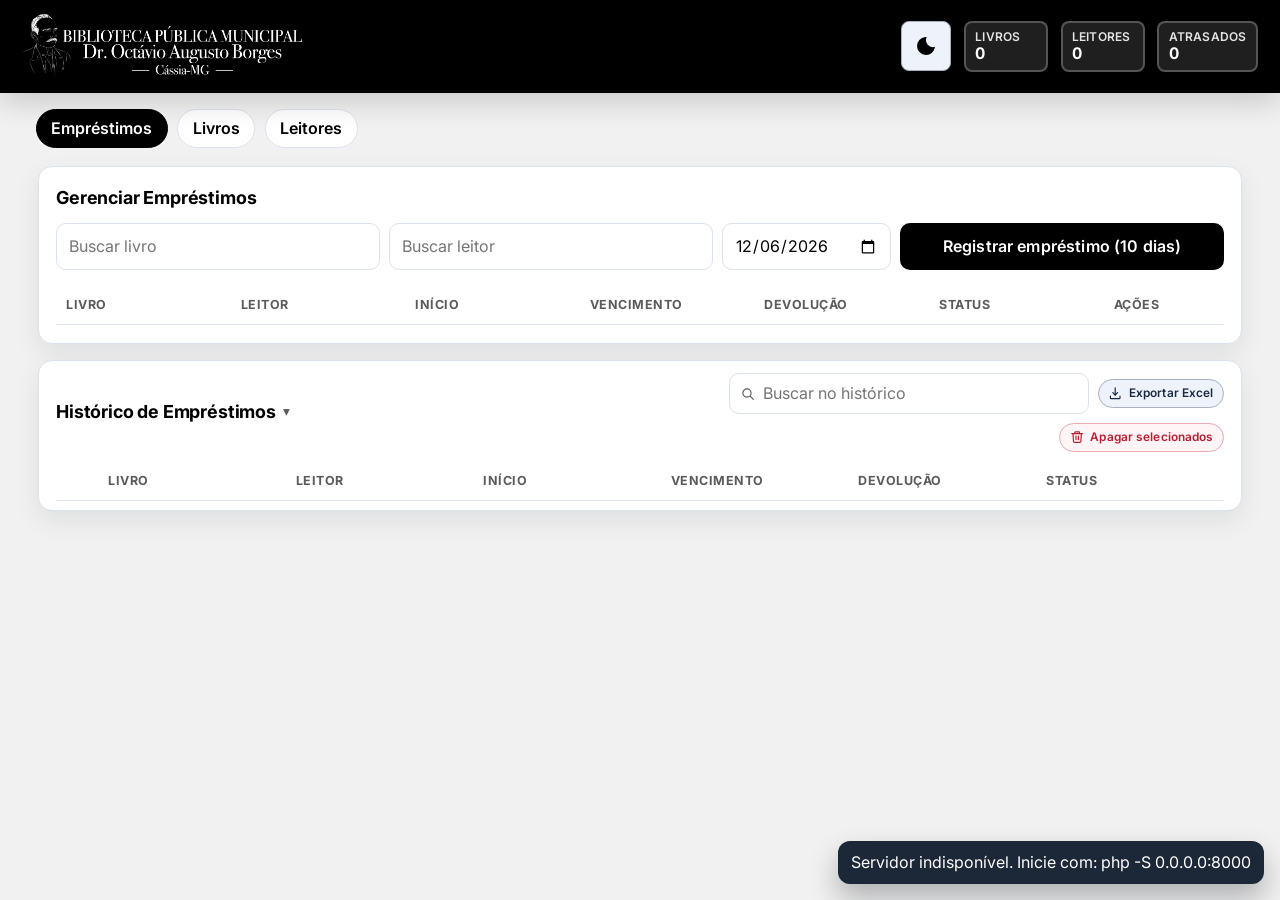
==== commit ed8ee6ea: "Add files via upload" ====
--- a/Bibli2/index.html
+++ b/Bibli2/index.html
@@ -22,18 +22,10 @@
   <body>
     <header class="topbar">
       <div class="brand">
-        <span class="brand-icon" aria-hidden="true">
-          <svg viewBox="0 0 24 24" fill="none" xmlns="http://www.w3.org/2000/svg">
-            <path d="M4 5.5C4 4.67 4.67 4 5.5 4H11V20H5.5A1.5 1.5 0 0 1 4 18.5V5.5Z" stroke="currentColor" stroke-width="1.8"/>
-            <path d="M20 5.5C20 4.67 19.33 4 18.5 4H13V20H18.5A1.5 1.5 0 0 0 20 18.5V5.5Z" stroke="currentColor" stroke-width="1.8"/>
-            <path d="M11 6.5C9.9 5.7 8.5 5.25 7 5.25C6 5.25 5 5.45 4.2 5.9" stroke="currentColor" stroke-width="1.8" stroke-linecap="round"/>
-            <path d="M13 6.5C14.1 5.7 15.5 5.25 17 5.25C18 5.25 19 5.45 19.8 5.9" stroke="currentColor" stroke-width="1.8" stroke-linecap="round"/>
-          </svg>
-        </span>
-        <h1>BibliFlow</h1>
+        <img src="assets/logo-biblioteca.png" alt="Biblioteca Pública Municipal Dr. Octávio Augusto Borges" class="brand-logo" />
       </div>
       <div class="header-actions">
-        <button type="button" id="themeToggle" class="theme-toggle" aria-label="Ativar modo escuro">
+        <button type="button" id="themeToggle" class="theme-toggle btn-secondary" aria-label="Ativar modo escuro">
           <span class="theme-icon" aria-hidden="true"></span>
         </button>
         <div class="stats">
@@ -42,7 +34,7 @@
             <strong id="booksCount">0</strong>
           </div>
           <div class="stat-card">
-            <span>Clientes</span>
+            <span>Leitores</span>
             <strong id="clientsCount">0</strong>
           </div>
           <div class="stat-card danger" id="overdueCard">
@@ -56,7 +48,7 @@
     <nav class="page-nav">
       <a class="nav-link active" href="index.html">Empréstimos</a>
       <a class="nav-link" href="livros.html">Livros</a>
-      <a class="nav-link" href="clientes.html">Clientes</a>
+      <a class="nav-link" href="clientes.html">Leitores</a>
     </nav>
 
     <main class="single-layout">
@@ -65,14 +57,12 @@
           <h2>Gerenciar Empréstimos</h2>
         </div>
         <form id="rentalForm" class="form-grid rental-grid">
-          <select id="rentalBook" required>
-            <option value="">Selecione um livro</option>
-          </select>
-          <select id="rentalClient" required>
-            <option value="">Selecione um cliente</option>
-          </select>
+          <input type="search" id="rentalBookSearch" list="rentalBookList" placeholder="Buscar livro" required />
+          <datalist id="rentalBookList"></datalist>
+          <input type="search" id="rentalReaderSearch" list="rentalReaderList" placeholder="Buscar leitor" required />
+          <datalist id="rentalReaderList"></datalist>
           <input type="date" id="rentalStart" required />
-          <button type="submit">Registrar Empréstimo (10 dias)</button>
+          <button type="submit" class="btn-primary">Registrar empréstimo (10 dias)</button>
         </form>
 
         <div class="table-wrap">
@@ -80,7 +70,7 @@
           <thead>
             <tr>
               <th>Livro</th>
-              <th>Cliente</th>
+              <th>Leitor</th>
               <th>Início</th>
               <th>Vencimento</th>
               <th>Devolução</th>
@@ -99,10 +89,16 @@
             <h2>Histórico de Empréstimos</h2>
             <div class="history-tools">
               <label class="search-with-icon compact-search" aria-label="Buscar no histórico de empréstimos">
-                <span class="search-icon" aria-hidden="true">🔍</span>
+                <span class="search-icon" aria-hidden="true">
+                  <svg class="inline-icon" width="16" height="16" viewBox="0 0 24 24" fill="none" xmlns="http://www.w3.org/2000/svg">
+                    <circle cx="11" cy="11" r="6.5"></circle>
+                    <path d="M16 16L21 21"></path>
+                  </svg>
+                </span>
                 <input type="search" id="rentalsSearch" class="panel-search" placeholder="Buscar no histórico" />
               </label>
-              <button type="button" id="deleteHistoryBtn" class="action-btn warn compact">🗑 Apagar selecionados</button>
+              <button type="button" id="exportRentalsBtn" class="action-btn btn-secondary compact"><svg class="inline-icon" width="16" height="16" viewBox="0 0 24 24" fill="none" aria-hidden="true" xmlns="http://www.w3.org/2000/svg"><path d="M12 3V15"></path><path d="M8 11L12 15L16 11"></path><path d="M4 17V19.5C4 20.33 4.67 21 5.5 21H18.5C19.33 21 20 20.33 20 19.5V17"></path></svg>Exportar Excel</button>
+              <button type="button" id="deleteHistoryBtn" class="action-btn btn-danger compact"><svg class="inline-icon" width="16" height="16" viewBox="0 0 24 24" fill="none" aria-hidden="true" xmlns="http://www.w3.org/2000/svg"><path d="M3 6H21"></path><path d="M8 6V4.5C8 3.67 8.67 3 9.5 3H14.5C15.33 3 16 3.67 16 4.5V6"></path><path d="M19 6L18.1 19.1C18.04 19.92 17.35 20.55 16.53 20.55H7.47C6.65 20.55 5.96 19.92 5.9 19.1L5 6"></path><path d="M10 10V16"></path><path d="M14 10V16"></path></svg>Apagar selecionados</button>
             </div>
           </div>
         </summary>
@@ -112,7 +108,7 @@
             <tr>
               <th></th>
               <th>Livro</th>
-              <th>Cliente</th>
+              <th>Leitor</th>
               <th>Início</th>
               <th>Vencimento</th>
               <th>Devolução</th>
@@ -129,4 +125,4 @@
 
     <script src="script.js"></script>
   </body>
-</html>
+</html>
--- a/Bibli2/styles.css
+++ b/Bibli2/styles.css
@@ -1,10 +1,14 @@
 :root {
-  --bg: #f3f3f3;
+  --bg: #f1f1f1;
   --panel: #ffffff;
-  --text: #121212;
+  --panel-soft: #ffffff;
+  --text: #000000;
   --muted: #5b5b5b;
-  --primary: #111111;
+  --primary: #000000;
   --primary-hover: #000000;
+  --secondary: #eef3fb;
+  --secondary-hover: #dde7f6;
+  --secondary-text: #1b2a41;
   --danger: #cf2f43;
   --danger-bg: #ffdfe5;
   --ok: #136b39;
@@ -17,18 +21,23 @@
   --warn-border: #e9a8b2;
   --warn-bg: #fff4f6;
   --warn-hover-bg: #ffe8ec;
-  --border: #d9d9d9;
-  --header-bg: #0e0e0e;
+  --focus-ring: rgba(33, 84, 170, 0.22);
+  --border: #dbe2ec;
+  --header-bg: #000000;
   --header-text: #ffffff;
 }
 
 :root[data-theme="dark"] {
-  --bg: #101010;
-  --panel: #1b1b1b;
-  --text: #f4f4f4;
+  --bg: #000000;
+  --panel: #0d0d0d;
+  --panel-soft: #141414;
+  --text: #ffffff;
   --muted: #b8b8b8;
-  --primary: #f3f3f3;
-  --primary-hover: #ffffff;
+  --primary: #ffffff;
+  --primary-hover: #050505;
+  --secondary: #1a1a1a;
+  --secondary-hover: #242424;
+  --secondary-text: #ffffff;
   --danger: #ff7284;
   --danger-bg: #4a2630;
   --ok: #76e8a6;
@@ -41,9 +50,10 @@
   --warn-border: #c06072;
   --warn-bg: #3f232a;
   --warn-hover-bg: #55303a;
-  --border: #383838;
-  --header-bg: #f5f5f5;
-  --header-text: #121212;
+  --focus-ring: rgba(139, 177, 245, 0.22);
+  --border: #2a2a2a;
+  --header-bg: #ffffff;
+  --header-text: #000000;
 }
 
 * {
@@ -55,6 +65,7 @@
   font-family: Inter, system-ui, -apple-system, sans-serif;
   background: var(--bg);
   color: var(--text);
+  line-height: 1.45;
   transition: background 0.2s ease, color 0.2s ease;
 }
 
@@ -66,7 +77,10 @@
   padding: 0.9rem 1.4rem;
   background: var(--header-bg);
   color: var(--header-text);
-  box-shadow: 0 8px 20px rgba(0, 0, 0, 0.22);
+  box-shadow: 0 8px 28px rgba(0, 0, 0, 0.18);
+  position: sticky;
+  top: 0;
+  z-index: 20;
 }
 
 .brand {
@@ -74,6 +88,22 @@
   align-items: center;
   gap: 0.65rem;
 }
+
+.brand-logo {
+  max-height: 64px;
+  width: auto;
+  max-width: min(78vw, 940px);
+  object-fit: contain;
+  display: block;
+  image-rendering: -webkit-optimize-contrast;
+  filter: contrast(1.08) brightness(1.06) saturate(1.08);
+  transition: filter 0.2s ease;
+}
+
+:root[data-theme="dark"] .brand-logo {
+  filter: invert(1) hue-rotate(180deg) contrast(1.05) brightness(0.9) saturate(0.85);
+}
+
 
 .brand h1 {
   margin: 0;
@@ -98,40 +128,37 @@
 }
 
 .theme-toggle {
-  width: auto;
-  border: 1px solid color-mix(in oklab, var(--header-text) 38%, transparent);
-  background: transparent;
-  color: var(--header-text);
-  border-radius: 999px;
-  padding: 0.5rem 0.9rem;
-}
-
-.theme-toggle:hover {
-  background: color-mix(in oklab, var(--header-text) 10%, transparent);
+  display: flex;
+  align-items: center;
+  justify-content: center;
+  width: 50px;
+  height: 50px;
+  border-radius: 8px;
+  cursor: pointer;
 }
 
 .theme-icon {
-  display: inline-flex;
-  align-items: center;
-  justify-content: center;
-  width: 1.25rem;
-  height: 1.25rem;
-  font-size: 1rem;
-  line-height: 1;
-}
-
-:root[data-theme="light"] .theme-icon::before {
-  content: "🌙";
-}
-
-:root[data-theme="dark"] .theme-icon::before {
-  content: "☀️";
+  width: 24px;
+  height: 24px;
+  display: inline-block;
+  background-size: contain;
+  background-repeat: no-repeat;
+}
+
+:root[data-theme="light"] .theme-icon {
+  background-image: url("data:image/svg+xml;utf8,<svg xmlns='http://www.w3.org/2000/svg' fill='black' viewBox='0 0 24 24'><path d='M21 12.79A9 9 0 1111.21 3c.5 0 .99.04 1.47.12A7 7 0 0021 12.79z'/></svg>");
+}
+
+:root[data-theme="dark"] .theme-icon {
+  background-image: url("data:image/svg+xml;utf8,<svg xmlns='http://www.w3.org/2000/svg' fill='white' viewBox='0 0 24 24'><circle cx='12' cy='12' r='5'/><g stroke='white' stroke-width='2'><line x1='12' y1='1' x2='12' y2='4'/><line x1='12' y1='20' x2='12' y2='23'/><line x1='4.22' y1='4.22' x2='6.34' y2='6.34'/><line x1='17.66' y1='17.66' x2='19.78' y2='19.78'/><line x1='1' y1='12' x2='4' y2='12'/><line x1='20' y1='12' x2='23' y2='12'/><line x1='4.22' y1='19.78' x2='6.34' y2='17.66'/><line x1='17.66' y1='6.34' x2='19.78' y2='4.22'/></g></svg>");
 }
 
 .page-nav {
   display: flex;
   gap: 0.6rem;
-  padding: 0.85rem 1rem 0;
+  padding: 1rem 1rem 0;
+  max-width: 1240px;
+  margin: 0 auto;
 }
 
 .nav-link {
@@ -157,32 +184,54 @@
 }
 
 .stat-card {
-  min-width: 102px;
-  background: color-mix(in oklab, var(--header-text) 14%, transparent);
-  border: 1px solid color-mix(in oklab, var(--header-text) 25%, transparent);
-  border-radius: 12px;
-  padding: 0.55rem 0.72rem;
+  min-width: 84px;
+  min-height: 51px;
+  display: flex;
+  flex-direction: column;
+  justify-content: center;
+  gap: 0.08rem;
+  background: color-mix(in oklab, var(--header-text) 12%, transparent);
+  border: 2px solid color-mix(in oklab, var(--header-text) 24%, transparent);
+  border-radius: 8px;
+  padding: 0.32rem 0.60rem;
+  box-shadow: 0 6px 14px color-mix(in oklab, #000 20%, transparent);
+  transition: transform 0.16s ease, box-shadow 0.16s ease, border-color 0.16s ease,
+    background-color 0.16s ease;
+}
+
+.stat-card:hover {
+  transform: translateY(-1px);
+  background: color-mix(in oklab, var(--header-text) 16%, transparent);
+  border-color: color-mix(in oklab, var(--header-text) 34%, transparent);
+  box-shadow: 0 10px 20px color-mix(in oklab, #000 24%, transparent);
 }
 
 .stat-card span {
   display: block;
-  font-size: 0.78rem;
+  font-size: 0.75rem;
+  font-weight: 600;
+  letter-spacing: 0.01em;
+  line-height: 1.05;
+  opacity: 0.88;
+  text-transform: uppercase;
 }
 
 .stat-card strong {
-  font-size: 1.1rem;
+  font-size: 1rem;
+  line-height: 1;
+  font-variant-numeric: tabular-nums;
 }
 
 .stat-card.danger.active {
-  background: color-mix(in oklab, var(--danger) 68%, transparent);
-  border-color: color-mix(in oklab, var(--danger-bg) 72%, var(--danger));
+  background: color-mix(in oklab, var(--danger) 32%, transparent);
+  border-color: color-mix(in oklab, var(--danger) 62%, var(--header-text));
 }
 
 .grid-layout,
 .single-layout {
   display: grid;
   gap: 1rem;
-  padding: 1rem;
+  padding: 1.1rem;
 }
 
 .grid-layout {
@@ -191,7 +240,7 @@
 
 .single-layout {
   grid-template-columns: 1fr;
-  max-width: 1200px;
+  max-width: 1240px;
   margin: 0 auto;
 }
 
@@ -199,8 +248,8 @@
   background: var(--panel);
   border-radius: 14px;
   border: 1px solid var(--border);
-  box-shadow: 0 10px 24px rgba(0, 0, 0, 0.08);
-  padding: 1rem;
+  box-shadow: 0 10px 26px rgba(15, 23, 36, 0.08);
+  padding: 1.1rem;
 }
 
 details.panel {
@@ -212,6 +261,7 @@
   list-style: none;
   cursor: pointer;
   margin-bottom: 0.45rem;
+  padding: 0.2rem 0;
 }
 
 details.panel > summary::-webkit-details-marker {
@@ -252,6 +302,8 @@
 
 h2 {
   margin: 0;
+  font-size: 1.12rem;
+  letter-spacing: -0.01em;
 }
 
 
@@ -265,33 +317,59 @@
 }
 
 .panel-search {
-  width: min(420px, 100%);
+  width: 100%;
 }
 
 .history-tools {
   display: flex;
   align-items: center;
+  justify-content: flex-end;
+  flex-wrap: wrap;
   gap: 0.55rem;
   margin-left: auto;
 }
 
 .compact-search {
-  width: min(280px, 100%);
+  width: min(260px, 100%);
 }
 
 .search-with-icon {
-  display: inline-flex;
-  align-items: center;
-  gap: 0.45rem;
+  display: flex;
+  align-items: center;
+  gap: 0.5rem;
   border: 1px solid var(--border);
   border-radius: 10px;
-  padding: 0.34rem 0.58rem;
-  background: var(--panel);
+  padding: 0.5rem 0.64rem;
+  background: var(--panel-soft);
+  width: min(360px, 100%);
 }
 
 .search-icon {
-  font-size: 0.85rem;
-  opacity: 0.8;
+  display: inline-flex;
+  align-items: center;
+  justify-content: center;
+  width: 0.95rem;
+  height: 0.95rem;
+  color: var(--muted);
+  flex: 0 0 auto;
+}
+
+
+.inline-icon {
+  width: 1rem;
+  height: 1rem;
+  display: block;
+  flex: 0 0 auto;
+}
+
+.search-icon svg {
+  width: 100%;
+  height: 100%;
+  stroke: currentColor;
+  fill: none;
+  stroke-width: 1.8;
+  stroke-linecap: round;
+  stroke-linejoin: round;
 }
 
 .search-with-icon input {
@@ -299,6 +377,7 @@
   padding: 0;
   min-width: 0;
   background: transparent;
+  width: 100%;
 }
 
 .search-with-icon input:focus {
@@ -306,7 +385,23 @@
 }
 
 .table-tools {
+  display: flex;
+  align-items: center;
+  gap: 0.55rem;
+  flex-wrap: wrap;
   margin-bottom: 0.7rem;
+}
+
+.table-tools .search-with-icon {
+  width: min(360px, 100%);
+}
+
+.table-tools .action-btn {
+  margin-left: auto;
+}
+
+.table-tools > .action-btn {
+  min-height: 38px;
 }
 
 .table-wrap {
@@ -351,6 +446,7 @@
   border-radius: 10px;
   border: 1px solid var(--border);
   padding: 0.62rem 0.74rem;
+  transition: border-color 0.16s ease, box-shadow 0.16s ease, transform 0.16s ease;
   font: inherit;
   background: var(--panel);
   color: var(--text);
@@ -362,10 +458,27 @@
   border: none;
   font-weight: 600;
   cursor: pointer;
+  letter-spacing: 0.01em;
 }
 
 button:hover {
   background: var(--primary-hover);
+  transform: translateY(-1px);
+}
+
+button:active {
+  transform: translateY(0);
+}
+
+input:focus-visible,
+select:focus-visible,
+button:focus-visible,
+.search-with-icon:focus-within,
+.nav-link:focus-visible,
+.history-check:focus-visible {
+  outline: none;
+  border-color: color-mix(in oklab, var(--primary) 36%, var(--border));
+  box-shadow: 0 0 0 3px var(--focus-ring);
 }
 
 button:disabled,
@@ -376,9 +489,22 @@
 
 table {
   width: 100%;
-  min-width: 840px;
+  min-width: 100%;
   border-collapse: collapse;
   table-layout: fixed;
+}
+
+.rentals-table,
+.history-table {
+  min-width: 760px;
+}
+
+thead th {
+  background: color-mix(in oklab, var(--panel-soft) 75%, var(--panel));
+  font-size: 0.78rem;
+  text-transform: uppercase;
+  letter-spacing: 0.04em;
+  color: var(--muted);
 }
 
 th,
@@ -386,8 +512,16 @@
   padding: 0.62rem;
   border-bottom: 1px solid var(--border);
   text-align: left;
-  font-size: 0.92rem;
+  font-size: 0.9rem;
   vertical-align: middle;
+}
+
+tbody tr:nth-child(even) {
+  background: color-mix(in oklab, var(--panel-soft) 45%, transparent);
+}
+
+tbody tr:hover {
+  background: color-mix(in oklab, var(--primary) 7%, var(--panel));
 }
 
 
@@ -453,18 +587,54 @@
   width: auto;
   border: 1px solid var(--border);
   color: var(--text);
-  background: var(--panel);
+  background: var(--panel-soft);
   font-size: 0.78rem;
   padding: 0.34rem 0.55rem;
   border-radius: 999px;
-}
-
+  display: inline-flex;
+  align-items: center;
+  justify-content: center;
+  gap: 0.4rem;
+}
+
+.action-btn svg {
+  width: 0.9rem;
+  height: 0.9rem;
+  stroke: currentColor;
+  fill: none;
+  stroke-width: 2;
+  stroke-linecap: round;
+  stroke-linejoin: round;
+}
+
+.btn-primary {
+  background: var(--primary);
+  color: var(--header-text);
+  border: none;
+}
+
+.btn-primary:hover {
+  background: var(--primary-hover);
+}
+
+.btn-secondary {
+  background: var(--secondary);
+  color: var(--secondary-text);
+  border: 1px solid color-mix(in oklab, var(--border) 75%, var(--secondary-text));
+}
+
+.btn-secondary:hover {
+  background: var(--secondary-hover);
+}
+
+.btn-danger,
 .action-btn.warn {
   color: var(--warn-text);
   border-color: var(--warn-border);
   background: var(--warn-bg);
 }
 
+.btn-danger:hover,
 .action-btn.warn:hover {
   background: var(--warn-hover-bg);
 }
@@ -472,13 +642,14 @@
 .action-btn.compact {
   font-size: 0.74rem;
   padding: 0.3rem 0.58rem;
+  white-space: nowrap;
 }
 
 .row-actions {
   display: flex;
   align-items: center;
   justify-content: flex-start;
-  gap: 0.35rem;
+  gap: 0.4rem;
   white-space: nowrap;
 }
 
@@ -508,8 +679,9 @@
   bottom: 1rem;
   background: #1c2737;
   color: #fff;
-  border-radius: 10px;
-  padding: 0.55rem 0.72rem;
+  border-radius: 12px;
+  padding: 0.62rem 0.82rem;
+  box-shadow: 0 14px 28px rgba(8, 11, 19, 0.28);
   opacity: 0;
   transform: translateY(16px);
   transition: all 0.2s;
@@ -525,12 +697,13 @@
 .modal {
   position: fixed;
   inset: 0;
-  background: rgba(0, 0, 0, 0.45);
+  background: rgba(8, 12, 20, 0.52);
+  backdrop-filter: blur(2px);
   display: none;
   align-items: center;
   justify-content: center;
   z-index: 30;
-  padding: 1rem;
+  padding: 1.1rem;
 }
 
 .modal.open {
@@ -543,11 +716,12 @@
   border: 1px solid var(--border);
   border-radius: 14px;
   box-shadow: 0 18px 38px rgba(0, 0, 0, 0.25);
-  padding: 1rem;
+  padding: 1.1rem;
 }
 
 .modal-card h3 {
   margin: 0 0 0.8rem;
+  font-size: 1.02rem;
 }
 
 .modal-grid {
@@ -578,7 +752,7 @@
   .topbar {
     flex-direction: column;
     align-items: flex-start;
-    padding: 1rem;
+    padding: 1.1rem;
   }
 
   .header-actions {
@@ -595,6 +769,10 @@
     width: 100%;
   }
 
+  .table-tools .action-btn {
+    margin-left: 0;
+  }
+
   .history-tools {
     width: 100%;
     margin-left: 0;
@@ -602,6 +780,11 @@
 
   .compact-search {
     width: 100%;
+  }
+
+  .page-nav {
+    padding-top: 0.8rem;
+    flex-wrap: wrap;
   }
 
   .grid-layout {
